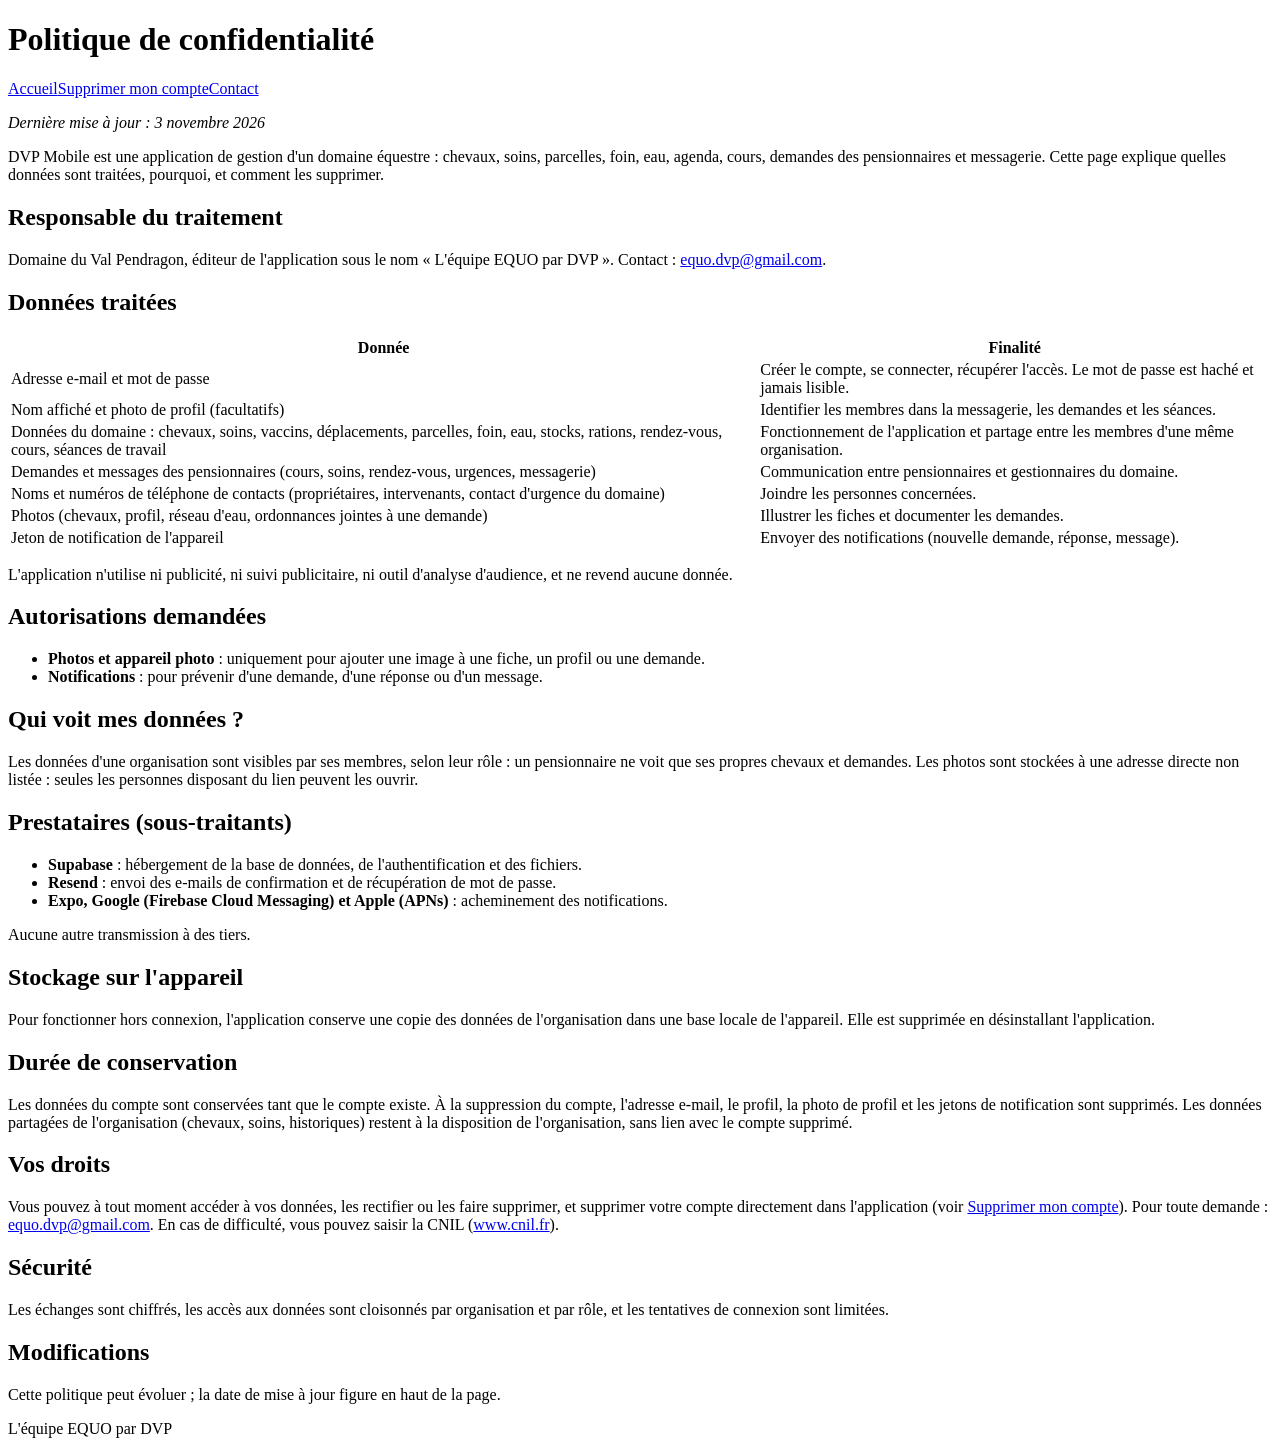
==== confidentialite.html @ a022b4dc "Add privacy policy page in French" ====
<!DOCTYPE html>
<html lang="fr">
<head>
<meta charset="utf-8">
<meta name="viewport" content="width=device-width, initial-scale=1">
<title>Politique de confidentialité — DVP Mobile</title>
<link rel="stylesheet" href="style.css">
</head>
<body>
<header>
  <h1>Politique de confidentialité</h1>
  <nav><a href="index.html">Accueil</a><a href="suppression-compte.html">Supprimer mon compte</a><a href="support.html">Contact</a></nav>
</header>
<p><em>Dernière mise à jour : 3 novembre 2026</em></p>
<p>DVP Mobile est une application de gestion d'un domaine équestre : chevaux, soins, parcelles, foin, eau, agenda, cours, demandes des pensionnaires et messagerie. Cette page explique quelles données sont traitées, pourquoi, et comment les supprimer.</p>

<h2>Responsable du traitement</h2>
<p>Domaine du Val Pendragon, éditeur de l'application sous le nom « L'équipe EQUO par DVP ». Contact : <a href="mailto:equo.dvp@gmail.com">equo.dvp@gmail.com</a>.</p>

<h2>Données traitées</h2>
<table>
  <tr><th>Donnée</th><th>Finalité</th></tr>
  <tr><td>Adresse e-mail et mot de passe</td><td>Créer le compte, se connecter, récupérer l'accès. Le mot de passe est haché et jamais lisible.</td></tr>
  <tr><td>Nom affiché et photo de profil (facultatifs)</td><td>Identifier les membres dans la messagerie, les demandes et les séances.</td></tr>
  <tr><td>Données du domaine : chevaux, soins, vaccins, déplacements, parcelles, foin, eau, stocks, rations, rendez-vous, cours, séances de travail</td><td>Fonctionnement de l'application et partage entre les membres d'une même organisation.</td></tr>
  <tr><td>Demandes et messages des pensionnaires (cours, soins, rendez-vous, urgences, messagerie)</td><td>Communication entre pensionnaires et gestionnaires du domaine.</td></tr>
  <tr><td>Noms et numéros de téléphone de contacts (propriétaires, intervenants, contact d'urgence du domaine)</td><td>Joindre les personnes concernées.</td></tr>
  <tr><td>Photos (chevaux, profil, réseau d'eau, ordonnances jointes à une demande)</td><td>Illustrer les fiches et documenter les demandes.</td></tr>
  <tr><td>Jeton de notification de l'appareil</td><td>Envoyer des notifications (nouvelle demande, réponse, message).</td></tr>
</table>
<p>L'application n'utilise ni publicité, ni suivi publicitaire, ni outil d'analyse d'audience, et ne revend aucune donnée.</p>

<h2>Autorisations demandées</h2>
<ul>
  <li><strong>Photos et appareil photo</strong> : uniquement pour ajouter une image à une fiche, un profil ou une demande.</li>
  <li><strong>Notifications</strong> : pour prévenir d'une demande, d'une réponse ou d'un message.</li>
</ul>

<h2>Qui voit mes données ?</h2>
<p>Les données d'une organisation sont visibles par ses membres, selon leur rôle : un pensionnaire ne voit que ses propres chevaux et demandes. Les photos sont stockées à une adresse directe non listée : seules les personnes disposant du lien peuvent les ouvrir.</p>

<h2>Prestataires (sous-traitants)</h2>
<ul>
  <li><strong>Supabase</strong> : hébergement de la base de données, de l'authentification et des fichiers.</li>
  <li><strong>Resend</strong> : envoi des e-mails de confirmation et de récupération de mot de passe.</li>
  <li><strong>Expo, Google (Firebase Cloud Messaging) et Apple (APNs)</strong> : acheminement des notifications.</li>
</ul>
<p>Aucune autre transmission à des tiers.</p>

<h2>Stockage sur l'appareil</h2>
<p>Pour fonctionner hors connexion, l'application conserve une copie des données de l'organisation dans une base locale de l'appareil. Elle est supprimée en désinstallant l'application.</p>

<h2>Durée de conservation</h2>
<p>Les données du compte sont conservées tant que le compte existe. À la suppression du compte, l'adresse e-mail, le profil, la photo de profil et les jetons de notification sont supprimés. Les données partagées de l'organisation (chevaux, soins, historiques) restent à la disposition de l'organisation, sans lien avec le compte supprimé.</p>

<h2>Vos droits</h2>
<p>Vous pouvez à tout moment accéder à vos données, les rectifier ou les faire supprimer, et supprimer votre compte directement dans l'application (voir <a href="suppression-compte.html">Supprimer mon compte</a>). Pour toute demande : <a href="mailto:equo.dvp@gmail.com">equo.dvp@gmail.com</a>. En cas de difficulté, vous pouvez saisir la CNIL (<a href="https://www.cnil.fr">www.cnil.fr</a>).</p>

<h2>Sécurité</h2>
<p>Les échanges sont chiffrés, les accès aux données sont cloisonnés par organisation et par rôle, et les tentatives de connexion sont limitées.</p>

<h2>Modifications</h2>
<p>Cette politique peut évoluer ; la date de mise à jour figure en haut de la page.</p>

<footer>L'équipe EQUO par DVP</footer>
</body>
</html>
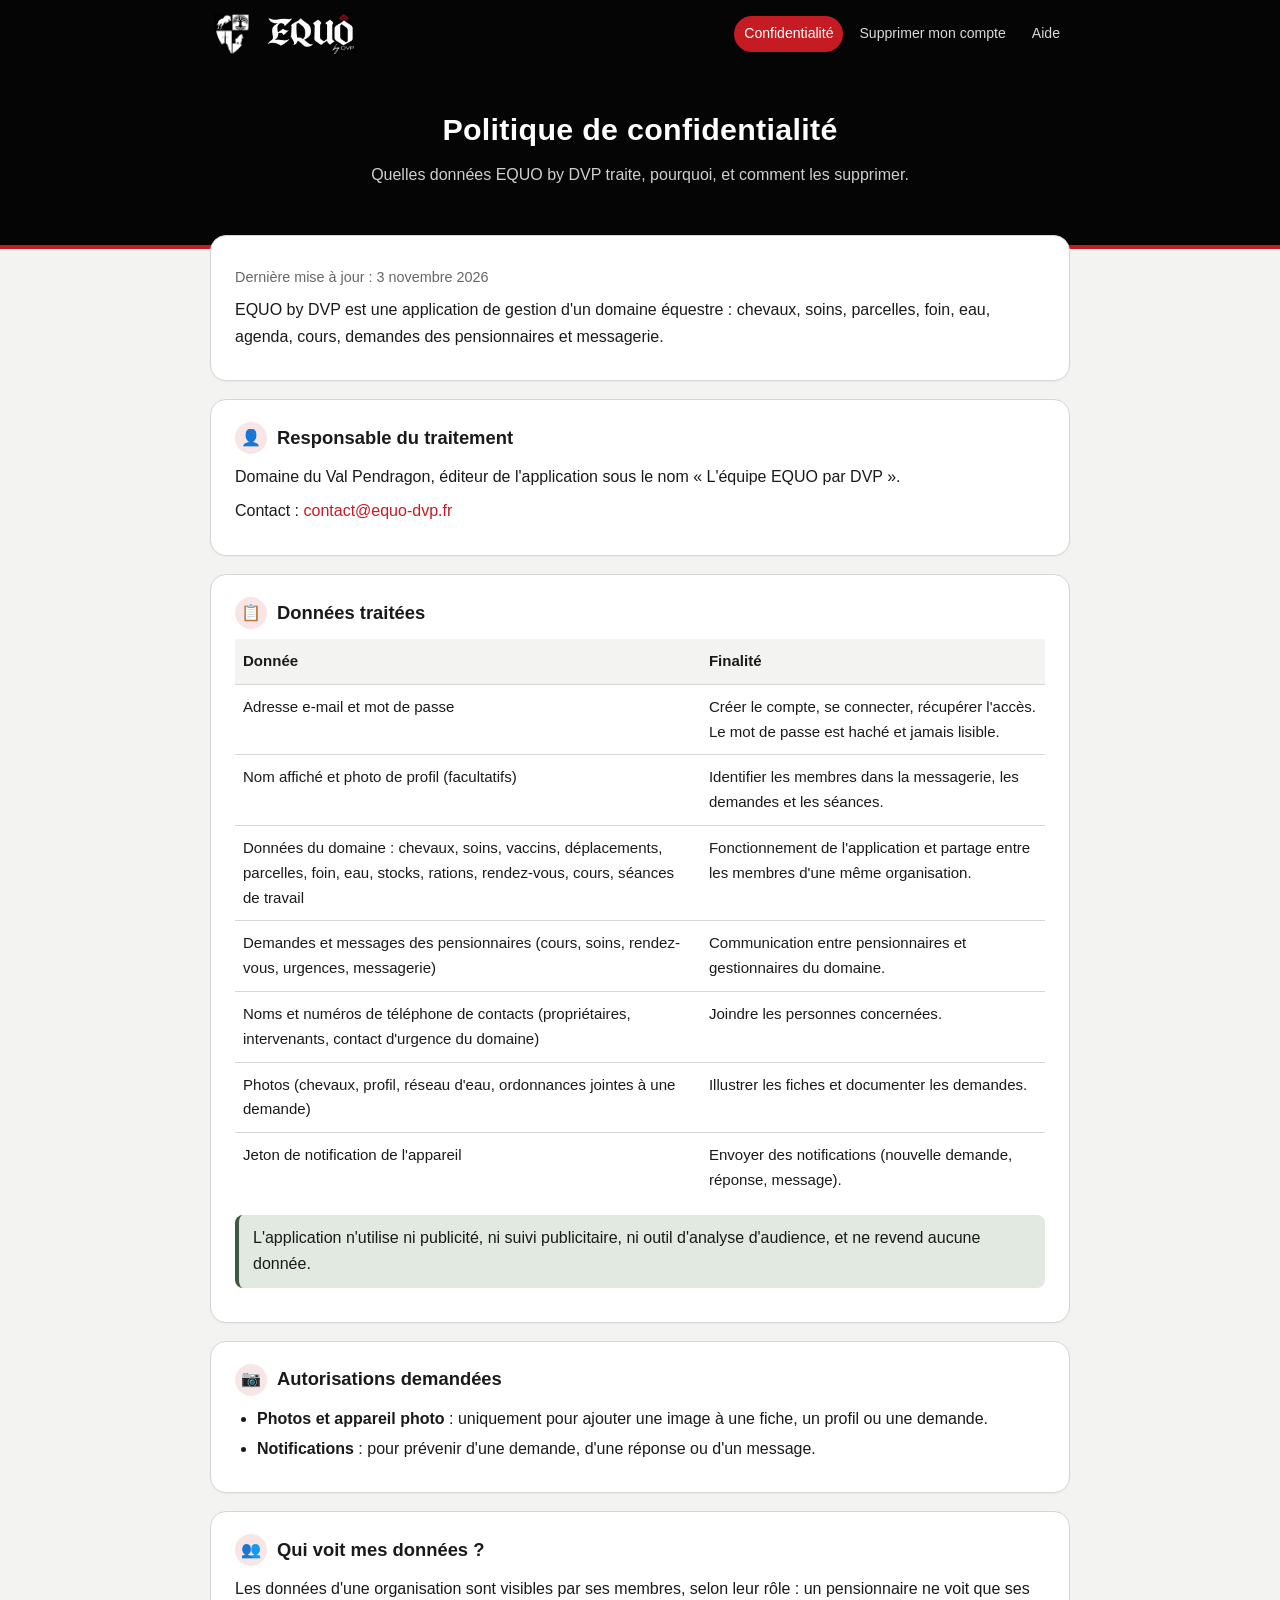
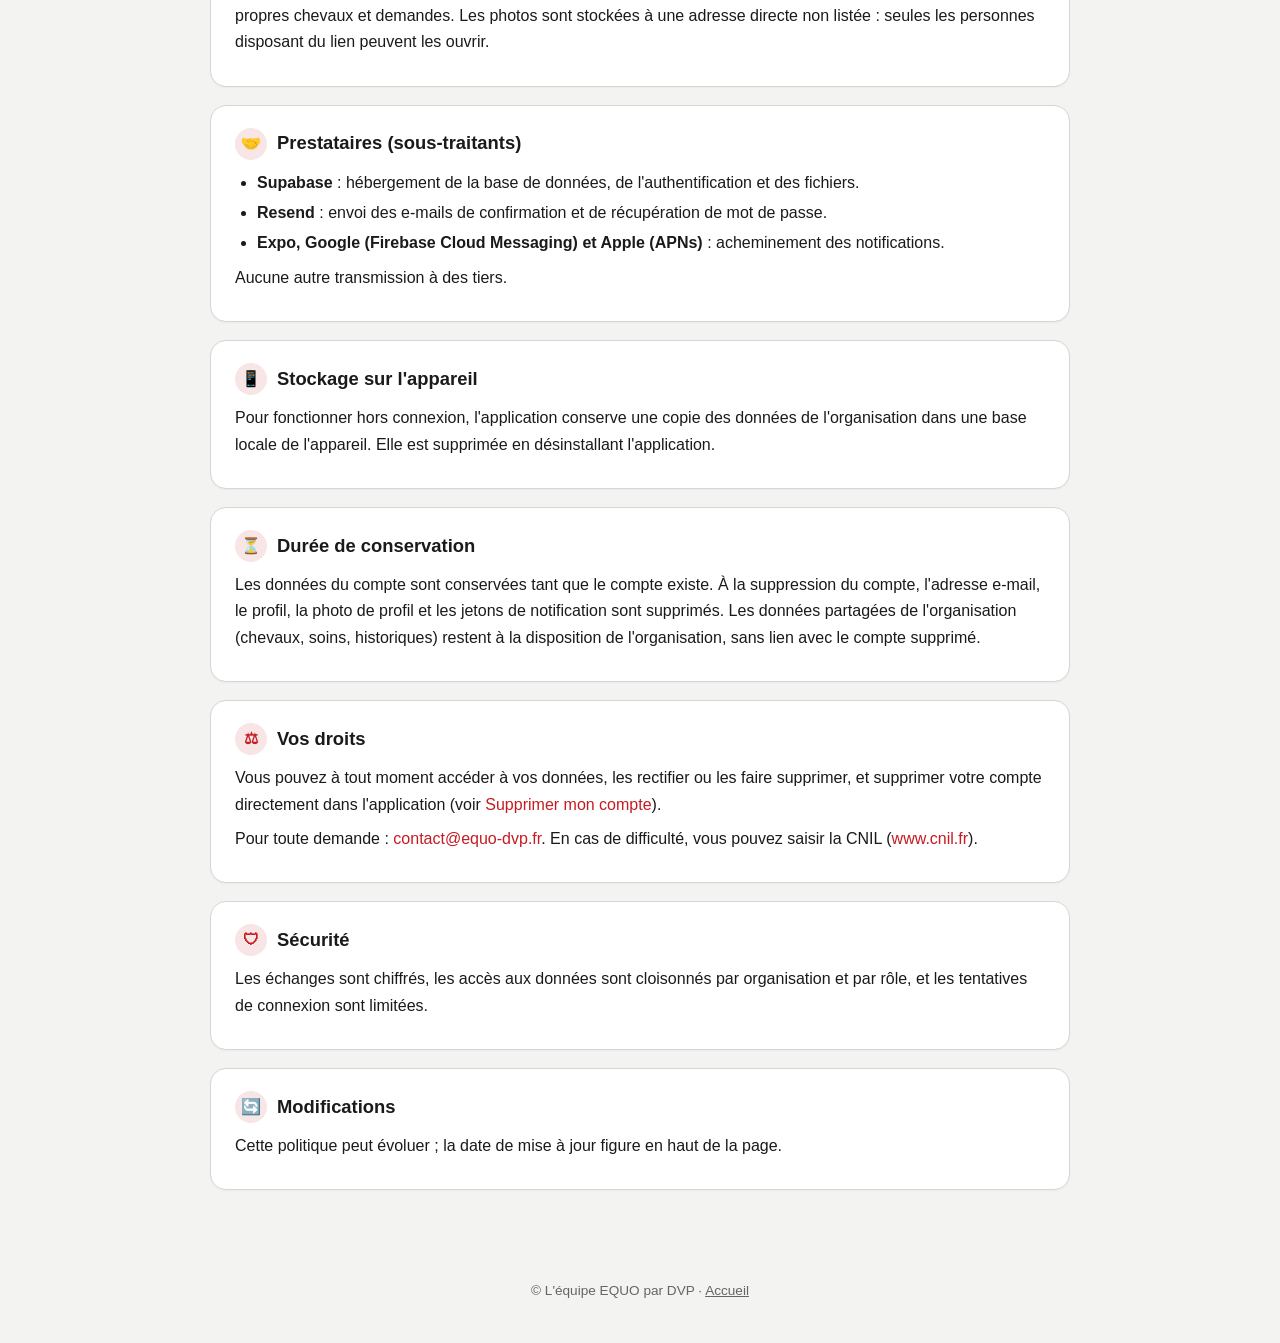
==== commit d684867d: "Nouvelles pages EQUO by DVP Co-authored-by: Copilot <223556219+Copilot@users.noreply.github.com>" ====
--- a/confidentialite.html
+++ b/confidentialite.html
@@ -3,65 +3,95 @@
 <head>
 <meta charset="utf-8">
 <meta name="viewport" content="width=device-width, initial-scale=1">
-<title>Politique de confidentialité — DVP Mobile</title>
+<title>Politique de confidentialité — EQUO by DVP</title>
+<link rel="icon" href="blason.png">
 <link rel="stylesheet" href="style.css">
 </head>
 <body>
-<header>
+<div class="topbar"><div class="topbar-inner">
+  <a class="brand" href="index.html"><img class="blason" src="blason.png" alt=""><img class="wordmark" src="logo-equo.png" alt="EQUO by DVP"></a>
+  <nav><a class="active" href="confidentialite.html">Confidentialité</a><a href="suppression-compte.html">Supprimer mon compte</a><a href="support.html">Aide</a></nav>
+</div></div>
+<div class="hero">
   <h1>Politique de confidentialité</h1>
-  <nav><a href="index.html">Accueil</a><a href="suppression-compte.html">Supprimer mon compte</a><a href="support.html">Contact</a></nav>
-</header>
-<p><em>Dernière mise à jour : 3 novembre 2026</em></p>
-<p>DVP Mobile est une application de gestion d'un domaine équestre : chevaux, soins, parcelles, foin, eau, agenda, cours, demandes des pensionnaires et messagerie. Cette page explique quelles données sont traitées, pourquoi, et comment les supprimer.</p>
+  <p>Quelles données EQUO by DVP traite, pourquoi, et comment les supprimer.</p>
+</div>
+<main>
+  <div class="card">
+    <p class="meta">Dernière mise à jour : 3 novembre 2026</p>
+    <p>EQUO by DVP est une application de gestion d'un domaine équestre : chevaux, soins, parcelles, foin, eau, agenda, cours, demandes des pensionnaires et messagerie.</p>
+  </div>
 
-<h2>Responsable du traitement</h2>
-<p>Domaine du Val Pendragon, éditeur de l'application sous le nom « L'équipe EQUO par DVP ». Contact : <a href="mailto:equo.dvp@gmail.com">equo.dvp@gmail.com</a>.</p>
+  <div class="card">
+    <h2><span class="icon">👤</span>Responsable du traitement</h2>
+    <p>Domaine du Val Pendragon, éditeur de l'application sous le nom « L'équipe EQUO par DVP ».</p>
+    <p>Contact : <a href="mailto:contact@equo-dvp.fr">contact@equo-dvp.fr</a></p>
+  </div>
 
-<h2>Données traitées</h2>
-<table>
-  <tr><th>Donnée</th><th>Finalité</th></tr>
-  <tr><td>Adresse e-mail et mot de passe</td><td>Créer le compte, se connecter, récupérer l'accès. Le mot de passe est haché et jamais lisible.</td></tr>
-  <tr><td>Nom affiché et photo de profil (facultatifs)</td><td>Identifier les membres dans la messagerie, les demandes et les séances.</td></tr>
-  <tr><td>Données du domaine : chevaux, soins, vaccins, déplacements, parcelles, foin, eau, stocks, rations, rendez-vous, cours, séances de travail</td><td>Fonctionnement de l'application et partage entre les membres d'une même organisation.</td></tr>
-  <tr><td>Demandes et messages des pensionnaires (cours, soins, rendez-vous, urgences, messagerie)</td><td>Communication entre pensionnaires et gestionnaires du domaine.</td></tr>
-  <tr><td>Noms et numéros de téléphone de contacts (propriétaires, intervenants, contact d'urgence du domaine)</td><td>Joindre les personnes concernées.</td></tr>
-  <tr><td>Photos (chevaux, profil, réseau d'eau, ordonnances jointes à une demande)</td><td>Illustrer les fiches et documenter les demandes.</td></tr>
-  <tr><td>Jeton de notification de l'appareil</td><td>Envoyer des notifications (nouvelle demande, réponse, message).</td></tr>
-</table>
-<p>L'application n'utilise ni publicité, ni suivi publicitaire, ni outil d'analyse d'audience, et ne revend aucune donnée.</p>
+  <div class="card">
+    <h2><span class="icon">📋</span>Données traitées</h2>
+    <div class="table-wrap"><table>
+      <tr><th>Donnée</th><th>Finalité</th></tr>
+      <tr><td>Adresse e-mail et mot de passe</td><td>Créer le compte, se connecter, récupérer l'accès. Le mot de passe est haché et jamais lisible.</td></tr>
+      <tr><td>Nom affiché et photo de profil (facultatifs)</td><td>Identifier les membres dans la messagerie, les demandes et les séances.</td></tr>
+      <tr><td>Données du domaine : chevaux, soins, vaccins, déplacements, parcelles, foin, eau, stocks, rations, rendez-vous, cours, séances de travail</td><td>Fonctionnement de l'application et partage entre les membres d'une même organisation.</td></tr>
+      <tr><td>Demandes et messages des pensionnaires (cours, soins, rendez-vous, urgences, messagerie)</td><td>Communication entre pensionnaires et gestionnaires du domaine.</td></tr>
+      <tr><td>Noms et numéros de téléphone de contacts (propriétaires, intervenants, contact d'urgence du domaine)</td><td>Joindre les personnes concernées.</td></tr>
+      <tr><td>Photos (chevaux, profil, réseau d'eau, ordonnances jointes à une demande)</td><td>Illustrer les fiches et documenter les demandes.</td></tr>
+      <tr><td>Jeton de notification de l'appareil</td><td>Envoyer des notifications (nouvelle demande, réponse, message).</td></tr>
+    </table></div>
+    <div class="callout green">L'application n'utilise ni publicité, ni suivi publicitaire, ni outil d'analyse d'audience, et ne revend aucune donnée.</div>
+  </div>
 
-<h2>Autorisations demandées</h2>
-<ul>
-  <li><strong>Photos et appareil photo</strong> : uniquement pour ajouter une image à une fiche, un profil ou une demande.</li>
-  <li><strong>Notifications</strong> : pour prévenir d'une demande, d'une réponse ou d'un message.</li>
-</ul>
+  <div class="card">
+    <h2><span class="icon">📷</span>Autorisations demandées</h2>
+    <ul>
+      <li><strong>Photos et appareil photo</strong> : uniquement pour ajouter une image à une fiche, un profil ou une demande.</li>
+      <li><strong>Notifications</strong> : pour prévenir d'une demande, d'une réponse ou d'un message.</li>
+    </ul>
+  </div>
 
-<h2>Qui voit mes données ?</h2>
-<p>Les données d'une organisation sont visibles par ses membres, selon leur rôle : un pensionnaire ne voit que ses propres chevaux et demandes. Les photos sont stockées à une adresse directe non listée : seules les personnes disposant du lien peuvent les ouvrir.</p>
+  <div class="card">
+    <h2><span class="icon">👥</span>Qui voit mes données ?</h2>
+    <p>Les données d'une organisation sont visibles par ses membres, selon leur rôle : un pensionnaire ne voit que ses propres chevaux et demandes. Les photos sont stockées à une adresse directe non listée : seules les personnes disposant du lien peuvent les ouvrir.</p>
+  </div>
 
-<h2>Prestataires (sous-traitants)</h2>
-<ul>
-  <li><strong>Supabase</strong> : hébergement de la base de données, de l'authentification et des fichiers.</li>
-  <li><strong>Resend</strong> : envoi des e-mails de confirmation et de récupération de mot de passe.</li>
-  <li><strong>Expo, Google (Firebase Cloud Messaging) et Apple (APNs)</strong> : acheminement des notifications.</li>
-</ul>
-<p>Aucune autre transmission à des tiers.</p>
+  <div class="card">
+    <h2><span class="icon">🤝</span>Prestataires (sous-traitants)</h2>
+    <ul>
+      <li><strong>Supabase</strong> : hébergement de la base de données, de l'authentification et des fichiers.</li>
+      <li><strong>Resend</strong> : envoi des e-mails de confirmation et de récupération de mot de passe.</li>
+      <li><strong>Expo, Google (Firebase Cloud Messaging) et Apple (APNs)</strong> : acheminement des notifications.</li>
+    </ul>
+    <p>Aucune autre transmission à des tiers.</p>
+  </div>
 
-<h2>Stockage sur l'appareil</h2>
-<p>Pour fonctionner hors connexion, l'application conserve une copie des données de l'organisation dans une base locale de l'appareil. Elle est supprimée en désinstallant l'application.</p>
+  <div class="card">
+    <h2><span class="icon">📱</span>Stockage sur l'appareil</h2>
+    <p>Pour fonctionner hors connexion, l'application conserve une copie des données de l'organisation dans une base locale de l'appareil. Elle est supprimée en désinstallant l'application.</p>
+  </div>
 
-<h2>Durée de conservation</h2>
-<p>Les données du compte sont conservées tant que le compte existe. À la suppression du compte, l'adresse e-mail, le profil, la photo de profil et les jetons de notification sont supprimés. Les données partagées de l'organisation (chevaux, soins, historiques) restent à la disposition de l'organisation, sans lien avec le compte supprimé.</p>
+  <div class="card">
+    <h2><span class="icon">⏳</span>Durée de conservation</h2>
+    <p>Les données du compte sont conservées tant que le compte existe. À la suppression du compte, l'adresse e-mail, le profil, la photo de profil et les jetons de notification sont supprimés. Les données partagées de l'organisation (chevaux, soins, historiques) restent à la disposition de l'organisation, sans lien avec le compte supprimé.</p>
+  </div>
 
-<h2>Vos droits</h2>
-<p>Vous pouvez à tout moment accéder à vos données, les rectifier ou les faire supprimer, et supprimer votre compte directement dans l'application (voir <a href="suppression-compte.html">Supprimer mon compte</a>). Pour toute demande : <a href="mailto:equo.dvp@gmail.com">equo.dvp@gmail.com</a>. En cas de difficulté, vous pouvez saisir la CNIL (<a href="https://www.cnil.fr">www.cnil.fr</a>).</p>
+  <div class="card">
+    <h2><span class="icon">⚖</span>Vos droits</h2>
+    <p>Vous pouvez à tout moment accéder à vos données, les rectifier ou les faire supprimer, et supprimer votre compte directement dans l'application (voir <a href="suppression-compte.html">Supprimer mon compte</a>).</p>
+    <p>Pour toute demande : <a href="mailto:contact@equo-dvp.fr">contact@equo-dvp.fr</a>. En cas de difficulté, vous pouvez saisir la CNIL (<a href="https://www.cnil.fr">www.cnil.fr</a>).</p>
+  </div>
 
-<h2>Sécurité</h2>
-<p>Les échanges sont chiffrés, les accès aux données sont cloisonnés par organisation et par rôle, et les tentatives de connexion sont limitées.</p>
+  <div class="card">
+    <h2><span class="icon">🛡</span>Sécurité</h2>
+    <p>Les échanges sont chiffrés, les accès aux données sont cloisonnés par organisation et par rôle, et les tentatives de connexion sont limitées.</p>
+  </div>
 
-<h2>Modifications</h2>
-<p>Cette politique peut évoluer ; la date de mise à jour figure en haut de la page.</p>
-
-<footer>L'équipe EQUO par DVP</footer>
+  <div class="card">
+    <h2><span class="icon">🔄</span>Modifications</h2>
+    <p>Cette politique peut évoluer ; la date de mise à jour figure en haut de la page.</p>
+  </div>
+</main>
+<footer>© L'équipe EQUO par DVP · <a href="index.html">Accueil</a></footer>
 </body>
 </html>
--- a/style.css
+++ b/style.css
@@ -0,0 +1,76 @@
+:root {
+  --ink: #050505;
+  --text: #1a1a1a;
+  --muted: #666666;
+  --border: #d6d6d6;
+  --bg: #f3f3f1;
+  --surface: #ffffff;
+  --red: #c51b22;
+  --light-red: #f8e5e5;
+  --green: #3d5a40;
+  --light-green: #e2e9e0;
+}
+* { box-sizing: border-box; }
+html { -webkit-text-size-adjust: 100%; }
+body { margin: 0; background: var(--bg); color: var(--text); font-family: -apple-system, "Segoe UI", Roboto, Helvetica, Arial, sans-serif; line-height: 1.65; font-size: 16px; }
+a { color: var(--red); text-decoration: none; }
+a:hover { text-decoration: underline; }
+
+.topbar { background: var(--ink); color: #fff; }
+.topbar-inner { max-width: 900px; margin: 0 auto; padding: 12px 20px; display: flex; align-items: center; justify-content: space-between; gap: 16px; }
+.topbar a.brand { display: flex; align-items: center; gap: 14px; }
+.topbar .blason { width: 44px; height: 44px; object-fit: contain; }
+.topbar .wordmark { height: 40px; width: auto; }
+.topbar nav { display: flex; gap: 6px; flex-wrap: wrap; justify-content: flex-end; }
+.topbar nav a { color: #d9d9d9; font-size: 0.88rem; padding: 6px 10px; border-radius: 999px; }
+.topbar nav a:hover { background: #222; text-decoration: none; color: #fff; }
+.topbar nav a.active { background: var(--red); color: #fff; }
+
+.hero { background: var(--ink); color: #fff; padding: 36px 20px 56px; text-align: center; border-bottom: 4px solid var(--red); }
+.hero h1 { margin: 0 0 8px; font-size: 1.9rem; letter-spacing: 0.01em; }
+.hero p { margin: 0 auto; max-width: 620px; color: #cfcfcf; }
+.hero .logo-big { width: min(320px, 70%); height: auto; margin-bottom: 8px; }
+.hero .blason-big { width: 96px; height: 96px; object-fit: contain; margin-bottom: 8px; }
+
+main { max-width: 900px; margin: -32px auto 0; padding: 0 20px 48px; }
+.card { background: var(--surface); border: 1px solid var(--border); border-radius: 16px; padding: 22px 24px; margin: 18px 0; box-shadow: 0 1px 2px rgba(0, 0, 0, 0.04); }
+.card h2 { margin: 0 0 10px; font-size: 1.15rem; display: flex; align-items: center; gap: 10px; }
+.card h2 .icon { display: inline-flex; align-items: center; justify-content: center; width: 32px; height: 32px; border-radius: 50%; background: var(--light-red); color: var(--red); font-size: 1rem; flex: none; }
+.card h3 { margin: 18px 0 4px; font-size: 1rem; }
+.card p { margin: 8px 0; }
+.card ul, .card ol { margin: 8px 0; padding-left: 22px; }
+.card li { margin: 4px 0; }
+.meta { color: var(--muted); font-size: 0.9rem; margin: 0 0 4px; }
+
+.grid { display: grid; grid-template-columns: repeat(auto-fit, minmax(240px, 1fr)); gap: 16px; margin: 18px 0; }
+.tile { display: block; background: var(--surface); border: 1px solid var(--border); border-radius: 16px; padding: 22px; color: var(--text); transition: transform 0.12s ease, border-color 0.12s ease; }
+.tile:hover { transform: translateY(-2px); border-color: var(--red); text-decoration: none; }
+.tile .icon { display: flex; align-items: center; justify-content: center; width: 44px; height: 44px; border-radius: 50%; background: var(--ink); color: #fff; font-size: 1.2rem; margin-bottom: 12px; }
+.tile strong { display: block; font-size: 1.05rem; margin-bottom: 4px; }
+.tile span.desc { color: var(--muted); font-size: 0.92rem; }
+
+.steps { counter-reset: step; list-style: none; padding: 0; }
+.steps li { counter-increment: step; position: relative; padding: 4px 0 4px 44px; margin: 10px 0; }
+.steps li::before { content: counter(step); position: absolute; left: 0; top: 2px; width: 30px; height: 30px; border-radius: 50%; background: var(--red); color: #fff; font-weight: 700; display: flex; align-items: center; justify-content: center; }
+
+.callout { background: var(--light-red); border-left: 4px solid var(--red); border-radius: 8px; padding: 10px 14px; margin: 12px 0; }
+.callout.green { background: var(--light-green); border-left-color: var(--green); }
+
+.table-wrap { overflow-x: auto; }
+table { border-collapse: collapse; width: 100%; font-size: 0.94rem; }
+th, td { border-bottom: 1px solid var(--border); padding: 10px 8px; text-align: left; vertical-align: top; }
+th { background: var(--bg); font-weight: 700; }
+tr:last-child td { border-bottom: none; }
+
+.button { display: inline-block; background: var(--red); color: #fff; padding: 10px 18px; border-radius: 999px; font-weight: 600; }
+.button:hover { text-decoration: none; opacity: 0.9; }
+
+footer { text-align: center; color: var(--muted); font-size: 0.85rem; padding: 24px 20px 40px; }
+footer a { color: var(--muted); text-decoration: underline; }
+
+@media (max-width: 560px) {
+  .topbar-inner { flex-direction: column; align-items: flex-start; }
+  .topbar nav { justify-content: flex-start; }
+  .hero h1 { font-size: 1.5rem; }
+  .card { padding: 18px; }
+}
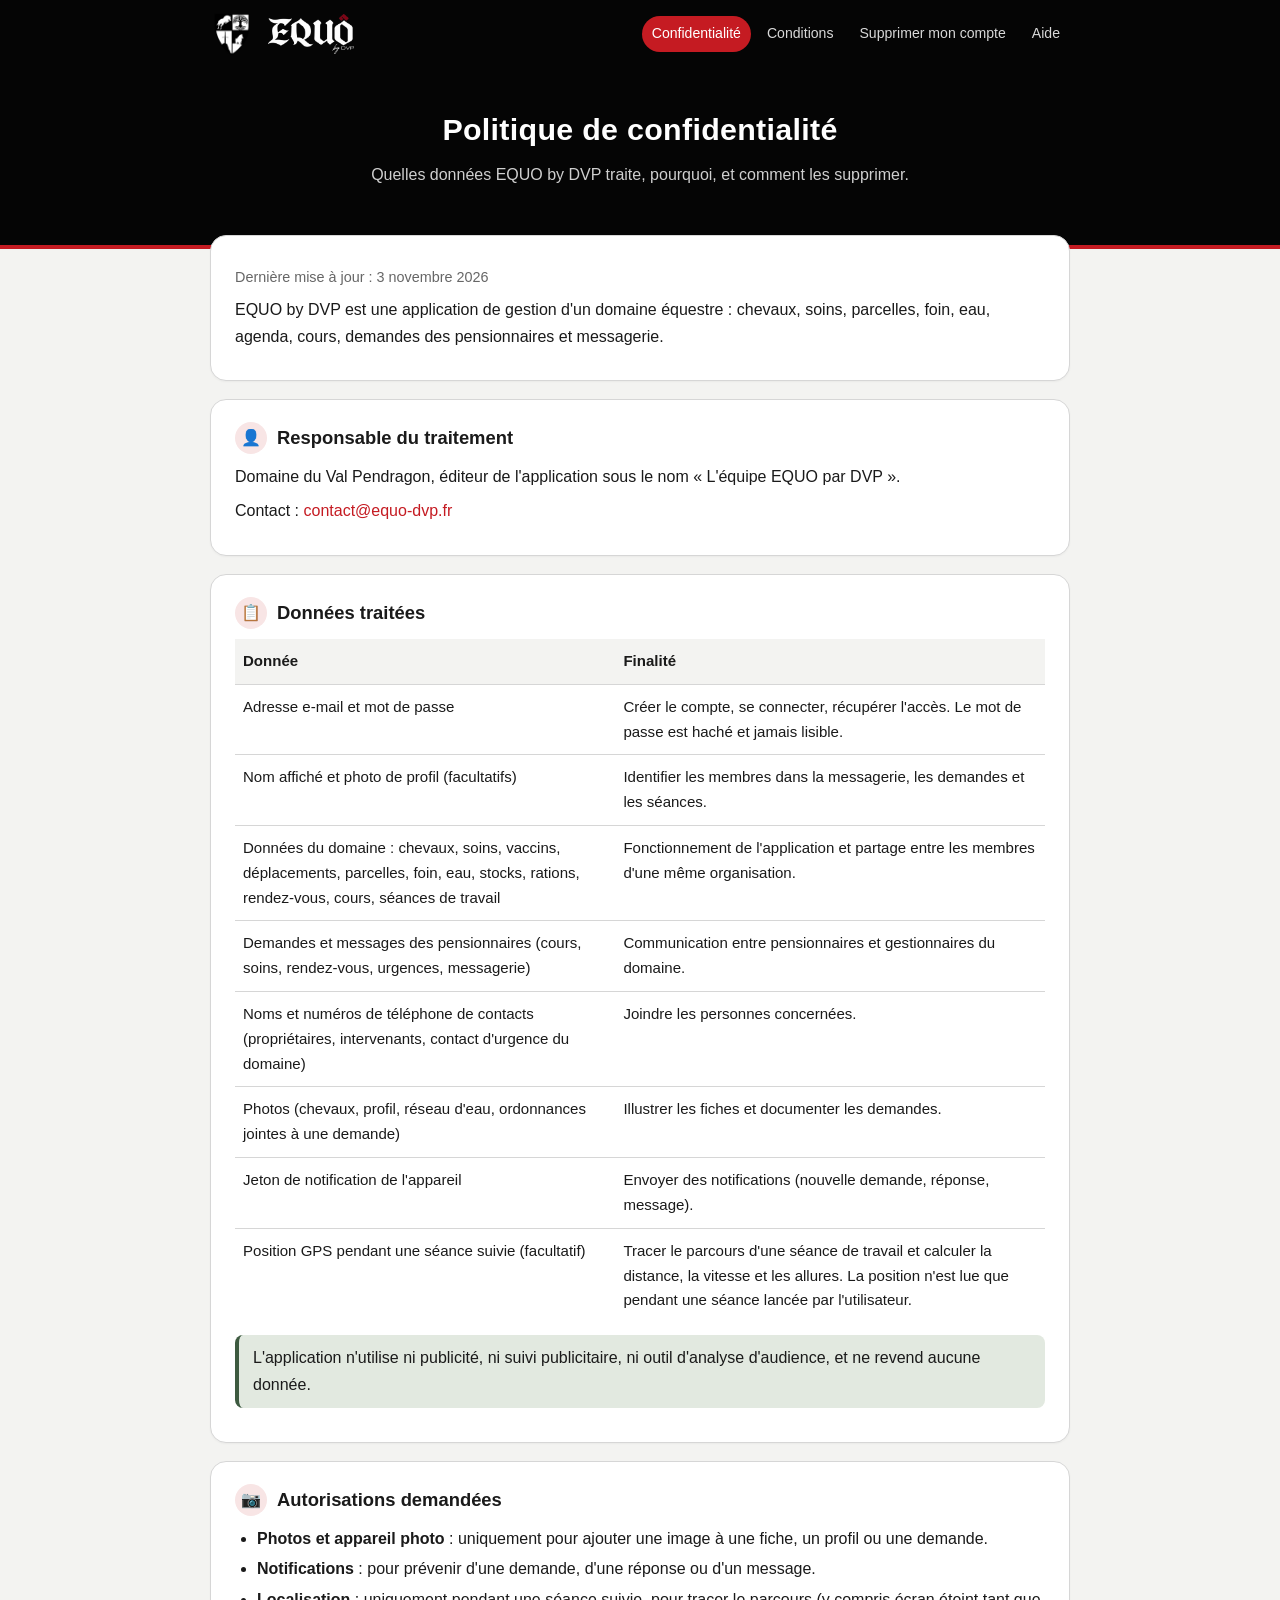
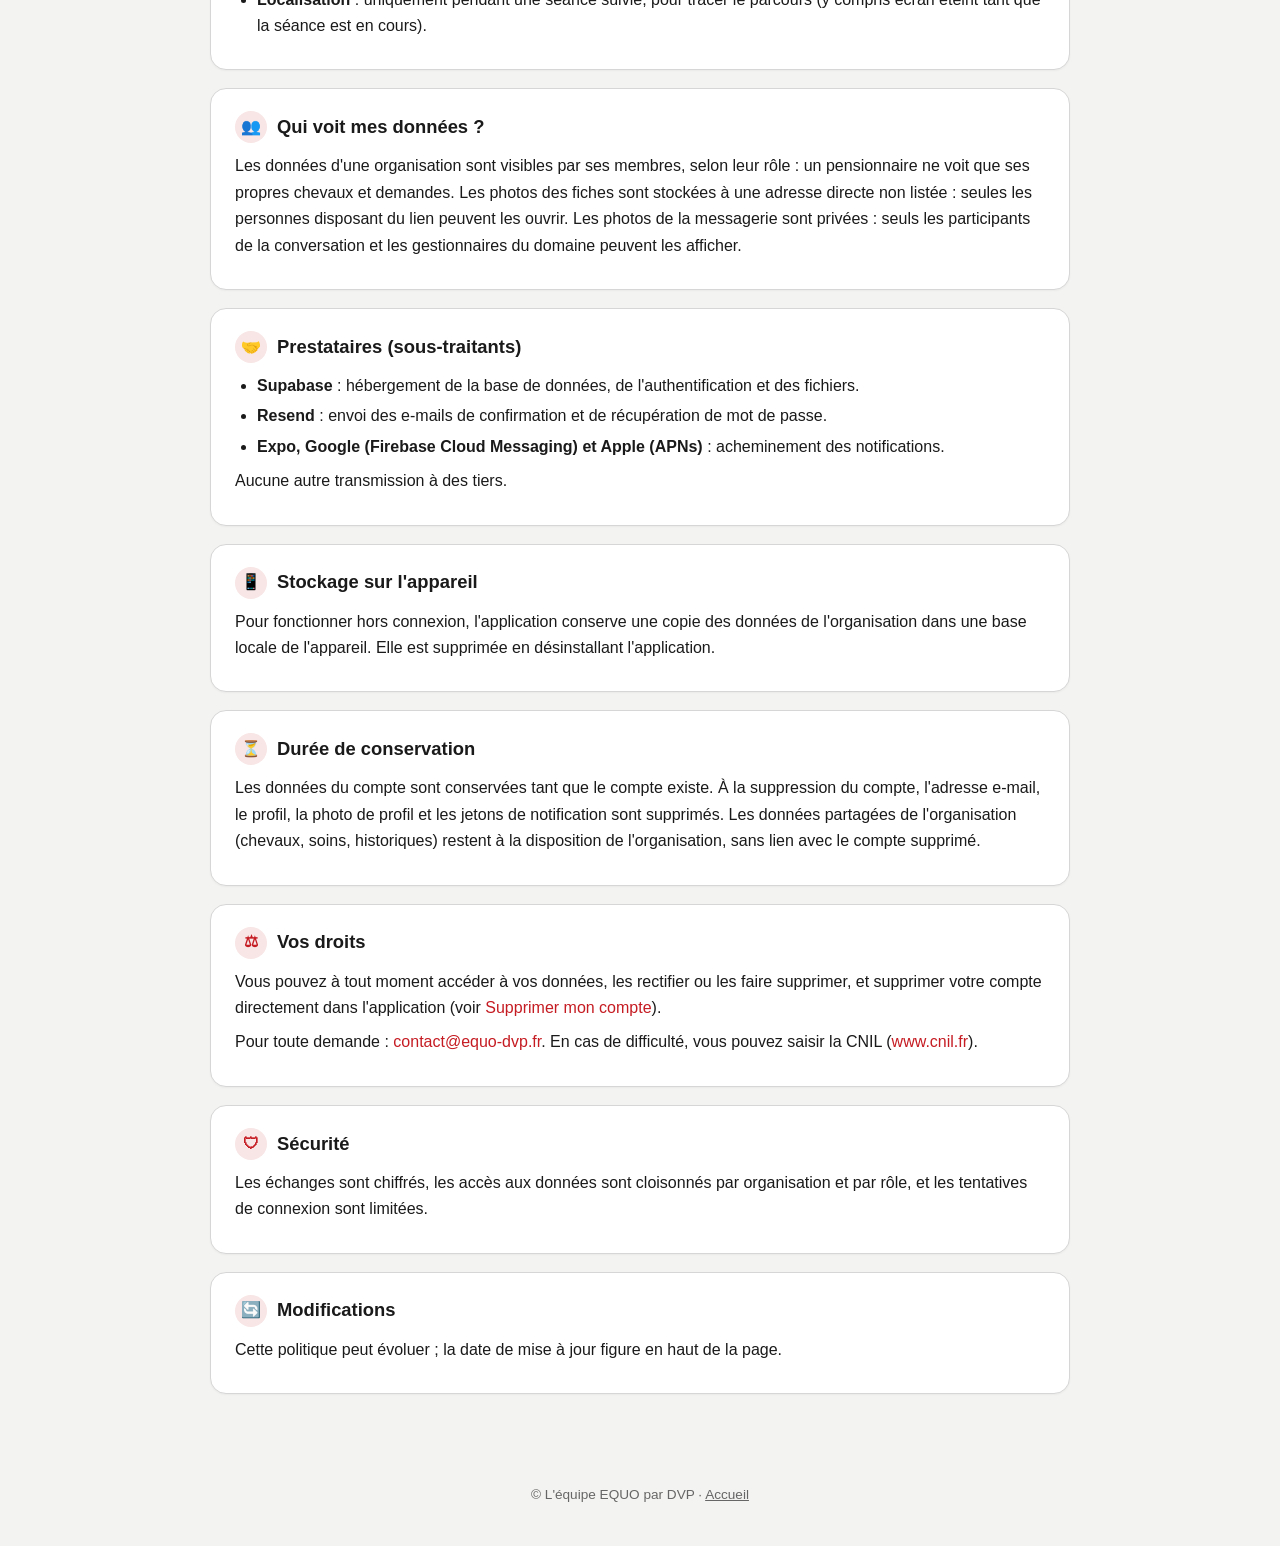
==== commit cb1194ed: "Politique de confidentialité : localisation GPS et photos privées du chat - Ajout de la position GPS" ====
--- a/confidentialite.html
+++ b/confidentialite.html
@@ -10,7 +10,7 @@
 <body>
 <div class="topbar"><div class="topbar-inner">
   <a class="brand" href="index.html"><img class="blason" src="blason.png" alt=""><img class="wordmark" src="logo-equo.png" alt="EQUO by DVP"></a>
-  <nav><a class="active" href="confidentialite.html">Confidentialité</a><a href="suppression-compte.html">Supprimer mon compte</a><a href="support.html">Aide</a></nav>
+  <nav><a class="active" href="confidentialite.html">Confidentialité</a><a href="conditions.html">Conditions</a><a href="suppression-compte.html">Supprimer mon compte</a><a href="support.html">Aide</a></nav>
 </div></div>
 <div class="hero">
   <h1>Politique de confidentialité</h1>
@@ -39,6 +39,7 @@
       <tr><td>Noms et numéros de téléphone de contacts (propriétaires, intervenants, contact d'urgence du domaine)</td><td>Joindre les personnes concernées.</td></tr>
       <tr><td>Photos (chevaux, profil, réseau d'eau, ordonnances jointes à une demande)</td><td>Illustrer les fiches et documenter les demandes.</td></tr>
       <tr><td>Jeton de notification de l'appareil</td><td>Envoyer des notifications (nouvelle demande, réponse, message).</td></tr>
+      <tr><td>Position GPS pendant une séance suivie (facultatif)</td><td>Tracer le parcours d'une séance de travail et calculer la distance, la vitesse et les allures. La position n'est lue que pendant une séance lancée par l'utilisateur.</td></tr>
     </table></div>
     <div class="callout green">L'application n'utilise ni publicité, ni suivi publicitaire, ni outil d'analyse d'audience, et ne revend aucune donnée.</div>
   </div>
@@ -48,12 +49,13 @@
     <ul>
       <li><strong>Photos et appareil photo</strong> : uniquement pour ajouter une image à une fiche, un profil ou une demande.</li>
       <li><strong>Notifications</strong> : pour prévenir d'une demande, d'une réponse ou d'un message.</li>
+      <li><strong>Localisation</strong> : uniquement pendant une séance suivie, pour tracer le parcours (y compris écran éteint tant que la séance est en cours).</li>
     </ul>
   </div>
 
   <div class="card">
     <h2><span class="icon">👥</span>Qui voit mes données ?</h2>
-    <p>Les données d'une organisation sont visibles par ses membres, selon leur rôle : un pensionnaire ne voit que ses propres chevaux et demandes. Les photos sont stockées à une adresse directe non listée : seules les personnes disposant du lien peuvent les ouvrir.</p>
+    <p>Les données d'une organisation sont visibles par ses membres, selon leur rôle : un pensionnaire ne voit que ses propres chevaux et demandes. Les photos des fiches sont stockées à une adresse directe non listée : seules les personnes disposant du lien peuvent les ouvrir. Les photos de la messagerie sont privées : seuls les participants de la conversation et les gestionnaires du domaine peuvent les afficher.</p>
   </div>
 
   <div class="card">
